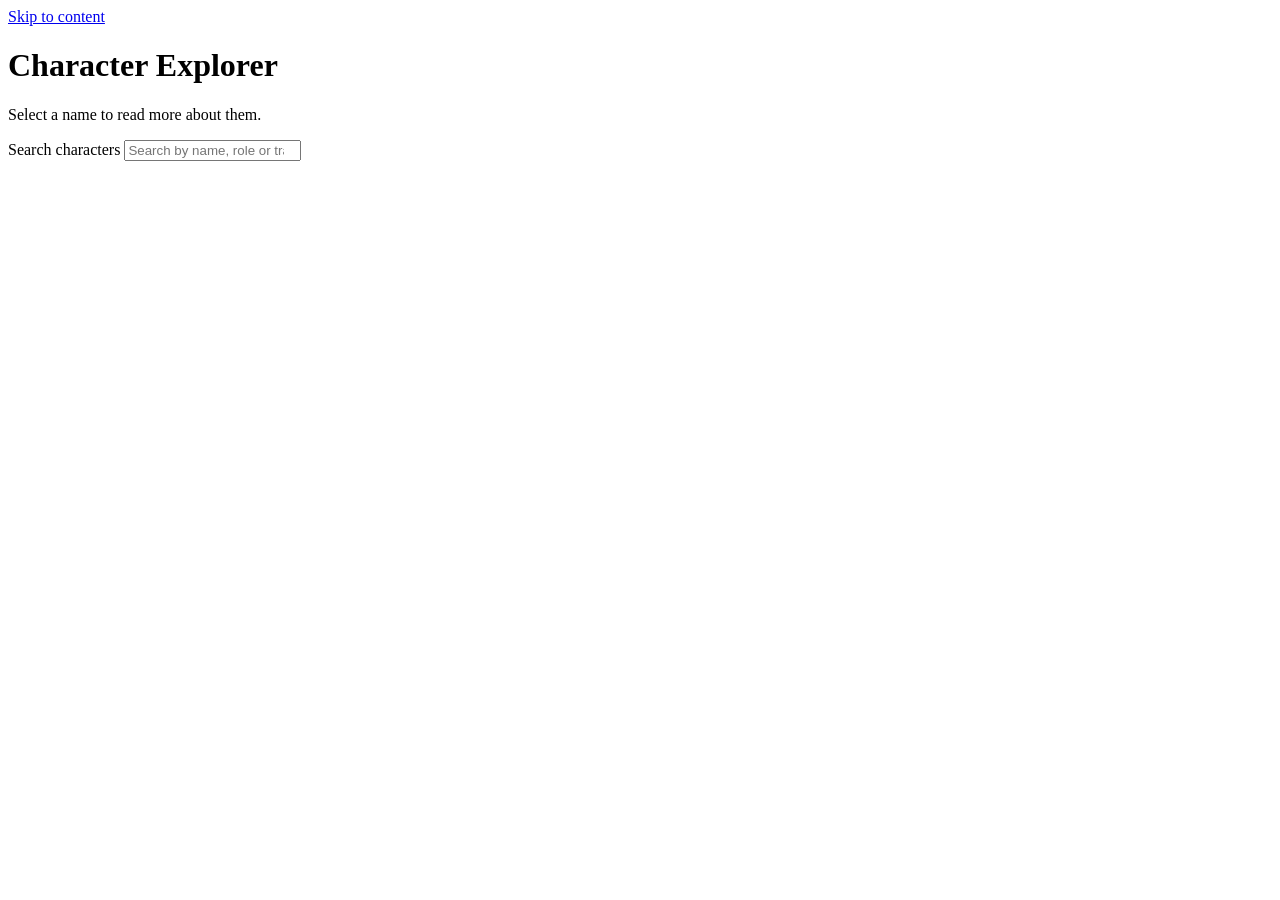
==== characters.html @ aec69fd3 "Add files via upload" ====
<!DOCTYPE html>
<html lang="en">
<head>
  <meta charset="utf-8">
  <meta name="viewport" content="width=device-width, initial-scale=1">
  <title>Characters | The Wizarding World Archive</title>
  <meta name="description" content="Browse witches, wizards and magical folk, filtered by house.">
  <link rel="preconnect" href="https://fonts.googleapis.com">
  <link rel="preconnect" href="https://fonts.gstatic.com" crossorigin>
  <link href="https://fonts.googleapis.com/css2?family=Cinzel+Decorative:wght@700&family=Cinzel:wght@500;700&family=IM+Fell+English:ital@0;1&display=swap" rel="stylesheet">
  <link rel="stylesheet" href="css/styles.css">
</head>
<body data-page="characters">
  <a class="skip" href="#main">Skip to content</a>
  <header id="site-header"></header>

  <main id="main" class="container">
    <div class="page-head">
      <h1>Character Explorer</h1>
      <p class="lead">Select a name to read more about them.</p>
    </div>

    <div class="toolbar" role="search">
      <label class="visually-hidden" for="char-search">Search characters</label>
      <input type="search" id="char-search" placeholder="Search by name, role or trait…">
    </div>
    <div class="chips" id="house-chips" role="group" aria-label="Filter by house"></div>

    <p class="result-count" id="char-count" aria-live="polite" style="margin-top:1rem"></p>
    <div class="grid" id="char-grid"></div>
    <p class="empty" id="char-empty" hidden>No characters match. Try a different search or house.</p>
    <div style="height:3rem"></div>
  </main>

  <dialog class="modal" id="char-modal" aria-labelledby="modal-name">
    <button class="close" aria-label="Close" id="modal-close">×</button>
    <div id="modal-body"></div>
  </dialog>

  <footer id="site-footer"></footer>

  <script src="data/characters.js"></script>
  <script src="data/quiz.js"></script>
  <script src="js/main.js"></script>
  <script src="js/characters.js"></script>
</body>
</html>
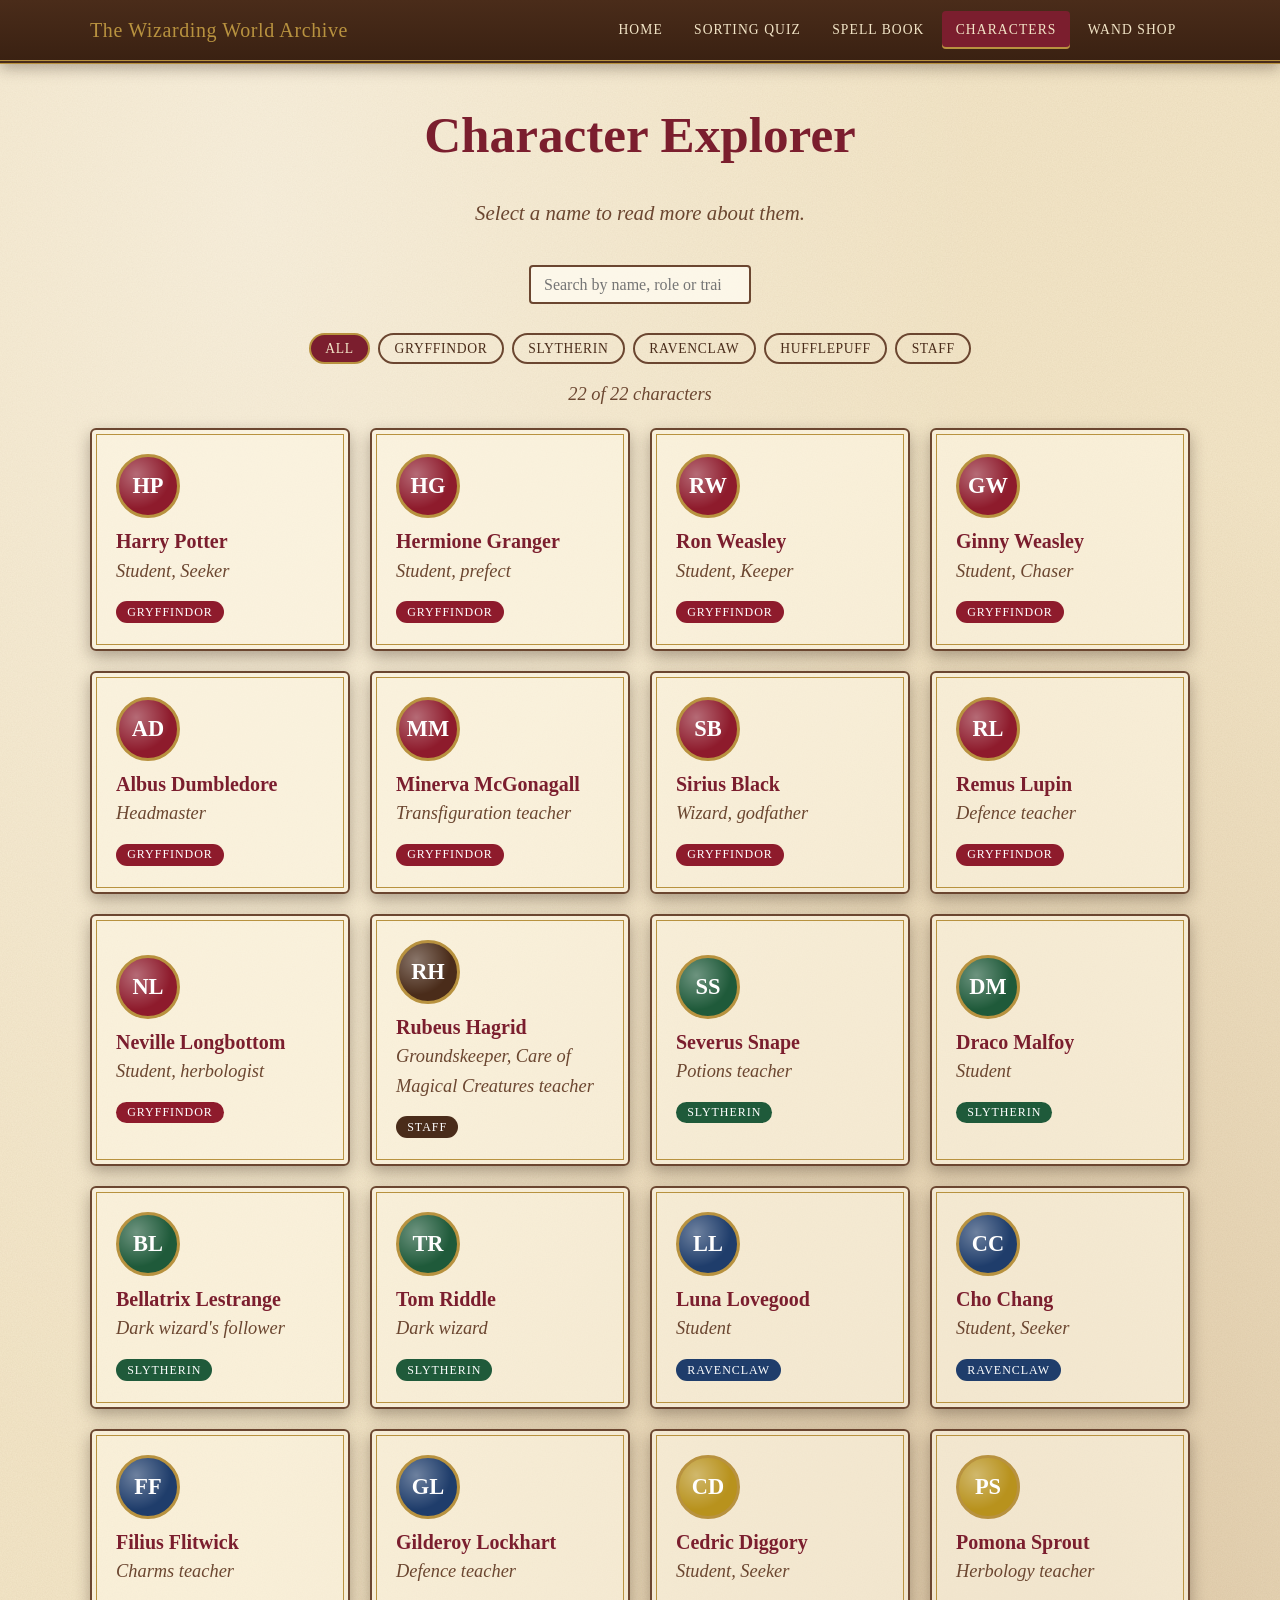
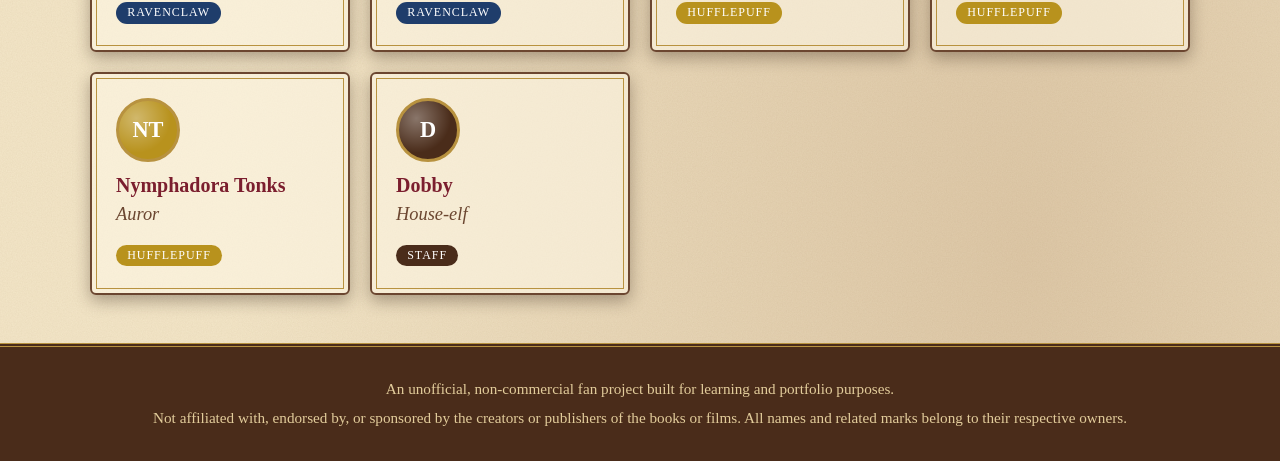
==== commit 698a9bbc: "Add files via upload" ====
--- a/characters.html
+++ b/characters.html
@@ -8,7 +8,7 @@
   <link rel="preconnect" href="https://fonts.googleapis.com">
   <link rel="preconnect" href="https://fonts.gstatic.com" crossorigin>
   <link href="https://fonts.googleapis.com/css2?family=Cinzel+Decorative:wght@700&family=Cinzel:wght@500;700&family=IM+Fell+English:ital@0;1&display=swap" rel="stylesheet">
-  <link rel="stylesheet" href="css/styles.css">
+  <link rel="stylesheet" href="styles.css">
 </head>
 <body data-page="characters">
   <a class="skip" href="#main">Skip to content</a>
@@ -39,9 +39,9 @@
 
   <footer id="site-footer"></footer>
 
-  <script src="data/characters.js"></script>
-  <script src="data/quiz.js"></script>
-  <script src="js/main.js"></script>
-  <script src="js/characters.js"></script>
+  <script src="characters-data.js"></script>
+  <script src="quiz-data.js"></script>
+  <script src="main.js"></script>
+  <script src="characters-page.js"></script>
 </body>
 </html>
--- a/styles.css
+++ b/styles.css
@@ -0,0 +1,363 @@
+/* ==========================================================
+   The Wizarding World Archive — unofficial fan project
+   Theme: vintage parchment, brown & burgundy
+   ========================================================== */
+
+:root {
+  --parchment: #f3e6c8;
+  --parchment-dark: #e2cc9b;
+  --ink: #2e1d12;
+  --brown: #4a2c1a;
+  --brown-light: #6b4630;
+  --burgundy: #7b1e2e;
+  --burgundy-dark: #561420;
+  --gold: #b8923f;
+  --shadow: rgba(46, 29, 18, 0.35);
+
+  --gryffindor: #8e1b2c;
+  --slytherin: #1f5a3a;
+  --ravenclaw: #1f3d6b;
+  --hufflepuff: #b8921d;
+  --staff: #4a2c1a;
+
+  --font-display: "Cinzel Decorative", "Cinzel", Georgia, serif;
+  --font-heading: "Cinzel", Georgia, serif;
+  --font-body: "IM Fell English", Georgia, "Times New Roman", serif;
+}
+
+* { box-sizing: border-box; }
+html { scroll-behavior: smooth; }
+
+body {
+  margin: 0;
+  min-height: 100vh;
+  display: flex;
+  flex-direction: column;
+  font-family: var(--font-body);
+  font-size: 1.15rem;
+  line-height: 1.6;
+  color: var(--ink);
+  background-color: var(--parchment);
+  background-image:
+    radial-gradient(ellipse at 20% 10%, rgba(255, 255, 255, 0.35), transparent 50%),
+    radial-gradient(ellipse at 80% 90%, rgba(122, 64, 20, 0.18), transparent 55%),
+    url("data:image/svg+xml;utf8,%3Csvg xmlns='http://www.w3.org/2000/svg' width='200' height='200'%3E%3Cfilter id='n'%3E%3CfeTurbulence type='fractalNoise' baseFrequency='.8' numOctaves='3'/%3E%3CfeColorMatrix values='0 0 0 0 .4 0 0 0 0 .27 0 0 0 0 .13 0 0 0 .12 0'/%3E%3C/filter%3E%3Crect width='100%25' height='100%25' filter='url(%23n)'/%3E%3C/svg%3E");
+}
+
+main { flex: 1; }
+img, svg { max-width: 100%; }
+a { color: var(--burgundy); }
+a:hover { color: var(--burgundy-dark); }
+
+h1, h2, h3, h4 {
+  font-family: var(--font-heading);
+  color: var(--burgundy);
+  line-height: 1.2;
+  margin: 0 0 0.6em;
+}
+h1 { font-size: clamp(2rem, 5vw, 3.2rem); }
+h2 { font-size: clamp(1.5rem, 3vw, 2rem); }
+h3 { font-size: 1.25rem; }
+
+:focus-visible {
+  outline: 3px solid var(--gold);
+  outline-offset: 3px;
+}
+
+.skip {
+  position: absolute; left: -999px; top: 0;
+  background: var(--burgundy); color: var(--parchment);
+  padding: 0.6rem 1rem; z-index: 100;
+}
+.skip:focus { left: 0; }
+
+.container { width: min(1100px, 92%); margin-inline: auto; }
+.section { padding: 3rem 0; }
+.center { text-align: center; }
+.lead { font-size: 1.3rem; font-style: italic; color: var(--brown-light); }
+.muted { color: var(--brown-light); }
+.visually-hidden {
+  position: absolute !important; width: 1px; height: 1px;
+  overflow: hidden; clip: rect(0 0 0 0); white-space: nowrap;
+}
+
+/* ---------- Header / nav ---------- */
+.site-header {
+  background: linear-gradient(180deg, var(--brown) 0%, #3a2112 100%);
+  border-bottom: 4px double var(--gold);
+  box-shadow: 0 4px 14px var(--shadow);
+  position: sticky; top: 0; z-index: 50;
+}
+.site-header .bar {
+  display: flex; align-items: center; justify-content: space-between;
+  gap: 1rem; padding: 0.7rem 0;
+}
+.brand {
+  font-family: var(--font-display);
+  font-size: 1.25rem;
+  color: var(--gold);
+  text-decoration: none;
+  letter-spacing: 0.03em;
+}
+.brand:hover { color: #e6c36f; }
+.nav-toggle {
+  display: none;
+  background: none; color: var(--parchment);
+  border: 1px solid var(--gold); border-radius: 4px;
+  font: 1rem var(--font-heading); padding: 0.4rem 0.8rem; cursor: pointer;
+}
+.site-nav ul { list-style: none; display: flex; gap: 0.25rem; margin: 0; padding: 0; }
+.site-nav a {
+  display: block;
+  font-family: var(--font-heading);
+  font-size: 0.85rem; text-transform: uppercase; letter-spacing: 0.08em;
+  color: var(--parchment); text-decoration: none;
+  padding: 0.5rem 0.85rem; border-radius: 4px;
+  transition: background 0.2s;
+}
+.site-nav a:hover { background: var(--burgundy); }
+.site-nav a[aria-current="page"] {
+  background: var(--burgundy);
+  box-shadow: inset 0 -2px 0 var(--gold);
+}
+
+@media (max-width: 820px) {
+  .nav-toggle { display: inline-block; }
+  .site-nav { display: none; width: 100%; }
+  .site-nav.open { display: block; }
+  .site-header .bar { flex-wrap: wrap; }
+  .site-nav ul { flex-direction: column; padding-bottom: 0.7rem; }
+}
+
+/* ---------- Footer ---------- */
+.site-footer {
+  background: var(--brown); color: var(--parchment-dark);
+  border-top: 4px double var(--gold);
+  padding: 1.6rem 0; font-size: 0.95rem; text-align: center;
+}
+.site-footer p { margin: 0.3rem 0; }
+
+/* ---------- Buttons ---------- */
+.btn {
+  display: inline-block;
+  font-family: var(--font-heading);
+  font-size: 0.95rem; letter-spacing: 0.06em; text-transform: uppercase;
+  background: var(--burgundy); color: var(--parchment);
+  border: 2px solid var(--gold); border-radius: 4px;
+  padding: 0.65rem 1.3rem; cursor: pointer; text-decoration: none;
+  box-shadow: 0 3px 0 var(--burgundy-dark);
+  transition: transform 0.15s, background 0.2s;
+}
+.btn:hover { background: var(--burgundy-dark); color: var(--parchment); transform: translateY(-1px); }
+.btn:active { transform: translateY(2px); box-shadow: none; }
+.btn[disabled] { opacity: 0.5; cursor: not-allowed; }
+.btn.secondary {
+  background: transparent; color: var(--brown); border-color: var(--brown-light);
+  box-shadow: 0 3px 0 rgba(74, 44, 26, 0.3);
+}
+.btn.secondary:hover { background: rgba(74, 44, 26, 0.1); color: var(--brown); }
+.btn.small { font-size: 0.8rem; padding: 0.4rem 0.8rem; }
+
+/* ---------- Cards & grid ---------- */
+.card {
+  background: rgba(255, 248, 230, 0.6);
+  border: 2px solid var(--brown-light);
+  outline: 1px solid var(--gold); outline-offset: -7px;
+  border-radius: 6px;
+  padding: 1.5rem;
+  box-shadow: 0 6px 16px var(--shadow);
+}
+.grid { display: grid; gap: 1.25rem; grid-template-columns: repeat(auto-fill, minmax(250px, 1fr)); }
+.feature-card { text-decoration: none; color: inherit; display: block; transition: transform 0.2s; }
+.feature-card:hover { transform: translateY(-4px); color: inherit; }
+.feature-card .icon { font-size: 2.2rem; display: block; margin-bottom: 0.4rem; }
+
+.divider {
+  border: 0; height: 18px; margin: 2rem auto; width: min(300px, 70%);
+  background: radial-gradient(circle, var(--gold) 3px, transparent 4px) center / 18px 18px repeat-x;
+  opacity: 0.8;
+}
+
+/* ---------- Hero ---------- */
+.hero {
+  position: relative; overflow: hidden; text-align: center;
+  padding: 5rem 1rem 6rem;
+  color: var(--parchment);
+  background:
+    radial-gradient(ellipse at 50% 120%, rgba(123, 30, 46, 0.85), transparent 65%),
+    linear-gradient(180deg, #2a170c, var(--brown));
+  border-bottom: 4px double var(--gold);
+}
+.hero h1 { font-family: var(--font-display); color: var(--gold); text-shadow: 0 2px 10px #000; margin-bottom: 0.3em; }
+.hero p { max-width: 640px; margin: 0 auto 1.6rem; font-size: 1.3rem; }
+.hero .actions { display: flex; gap: 0.8rem; justify-content: center; flex-wrap: wrap; }
+.hero .btn.secondary { color: var(--parchment); border-color: var(--gold); }
+.hero .btn.secondary:hover { background: rgba(255, 255, 255, 0.1); color: var(--parchment); }
+.hero .content { position: relative; z-index: 2; }
+
+.candle {
+  position: absolute; width: 10px; height: 46px; border-radius: 2px;
+  background: linear-gradient(90deg, #d9c9a0, #f4ead0, #d9c9a0);
+  animation: float 6s ease-in-out infinite; opacity: 0.9; z-index: 1;
+}
+.candle::before {
+  content: ""; position: absolute; left: 50%; top: -18px; transform: translateX(-50%);
+  width: 12px; height: 20px; border-radius: 50% 50% 50% 50% / 60% 60% 40% 40%;
+  background: radial-gradient(circle at 50% 70%, #fff6c8, #ffb838 60%, transparent 72%);
+  filter: drop-shadow(0 0 8px #ffb838);
+  animation: flicker 0.18s infinite alternate;
+}
+@keyframes float { 0%, 100% { transform: translateY(0); } 50% { transform: translateY(-14px); } }
+@keyframes flicker { from { transform: translateX(-50%) scale(1); } to { transform: translateX(-50%) scale(1.12, 0.94); } }
+
+/* ---------- Page header ---------- */
+.page-head { text-align: center; padding: 2.5rem 0 1rem; }
+.page-head p { max-width: 640px; margin: 0 auto; }
+
+/* ---------- Form controls ---------- */
+.toolbar { display: flex; flex-wrap: wrap; gap: 0.8rem; align-items: center; justify-content: center; margin: 1.2rem 0 1.8rem; }
+input[type="search"], select {
+  font: 1rem var(--font-body); color: var(--ink);
+  background: rgba(255, 252, 240, 0.8);
+  border: 2px solid var(--brown-light); border-radius: 4px;
+  padding: 0.55rem 0.8rem; min-width: 190px;
+}
+.chips { display: flex; flex-wrap: wrap; gap: 0.5rem; justify-content: center; }
+.chip {
+  font: 0.85rem var(--font-heading); letter-spacing: 0.05em; text-transform: uppercase;
+  background: transparent; color: var(--brown);
+  border: 2px solid var(--brown-light); border-radius: 999px;
+  padding: 0.35rem 0.9rem; cursor: pointer;
+}
+.chip[aria-pressed="true"] { background: var(--burgundy); color: var(--parchment); border-color: var(--gold); }
+.result-count { text-align: center; color: var(--brown-light); font-style: italic; }
+.empty { text-align: center; padding: 2rem; font-style: italic; }
+
+/* ---------- Houses ---------- */
+.house-gryffindor { --house: var(--gryffindor); }
+.house-slytherin { --house: var(--slytherin); }
+.house-ravenclaw { --house: var(--ravenclaw); }
+.house-hufflepuff { --house: var(--hufflepuff); }
+.house-staff { --house: var(--staff); }
+
+.house-badge {
+  display: inline-block; font: 0.75rem var(--font-heading);
+  text-transform: uppercase; letter-spacing: 0.08em;
+  color: #fff; background: var(--house, var(--brown));
+  padding: 0.2rem 0.7rem; border-radius: 999px;
+}
+
+/* ---------- Spell book ---------- */
+.spell { position: relative; }
+.flip { perspective: 1000px; height: 230px; cursor: pointer; border-radius: 6px; }
+.flip-inner { position: relative; width: 100%; height: 100%; transition: transform 0.6s; transform-style: preserve-3d; }
+.flip.is-flipped .flip-inner { transform: rotateY(180deg); }
+.face {
+  position: absolute; inset: 0; backface-visibility: hidden; -webkit-backface-visibility: hidden;
+  display: flex; flex-direction: column; justify-content: center; align-items: center;
+  text-align: center; padding: 1.2rem; border-radius: 6px;
+  border: 2px solid var(--brown-light); outline: 1px solid var(--gold); outline-offset: -7px;
+  box-shadow: 0 6px 16px var(--shadow);
+}
+.face.front { background: linear-gradient(160deg, rgba(255, 248, 230, 0.85), rgba(226, 204, 155, 0.9)); }
+.face.back { background: linear-gradient(160deg, var(--burgundy), var(--burgundy-dark)); color: var(--parchment); transform: rotateY(180deg); }
+.face.back h3 { color: var(--gold); }
+.spell-name { font-family: var(--font-heading); font-size: 1.3rem; color: var(--burgundy); margin: 0.2rem 0; }
+.spell-type { font: 0.75rem var(--font-heading); letter-spacing: 0.1em; text-transform: uppercase; color: var(--brown-light); }
+.stars { color: var(--gold); letter-spacing: 0.15em; }
+.hint { font-size: 0.85rem; color: var(--brown-light); font-style: italic; margin-top: 0.6rem; }
+.fav {
+  position: absolute; top: 8px; right: 10px; z-index: 5;
+  background: none; border: none; font-size: 1.5rem; line-height: 1; cursor: pointer;
+  color: var(--brown-light); padding: 0.2rem;
+}
+.fav[aria-pressed="true"] { color: var(--burgundy); }
+
+/* ---------- Characters ---------- */
+.char-card { text-align: left; cursor: pointer; width: 100%; font: inherit; color: inherit; transition: transform 0.2s; }
+.char-card:hover { transform: translateY(-4px); }
+.avatar {
+  width: 64px; height: 64px; border-radius: 50%;
+  display: grid; place-items: center;
+  font: 700 1.4rem var(--font-heading); color: #fff;
+  background: radial-gradient(circle at 30% 30%, rgba(255, 255, 255, 0.35), transparent 60%), var(--house, var(--brown));
+  border: 3px solid var(--gold); margin-bottom: 0.7rem;
+}
+.char-card h3 { margin-bottom: 0.2rem; }
+.char-card .role { font-style: italic; color: var(--brown-light); margin: 0.2rem 0 0.6rem; }
+
+dialog.modal {
+  max-width: 560px; width: 92%; padding: 2rem; color: var(--ink);
+  background: var(--parchment); border: 3px double var(--brown);
+  border-radius: 8px; box-shadow: 0 20px 60px rgba(0, 0, 0, 0.5);
+}
+dialog.modal::backdrop { background: rgba(30, 15, 8, 0.7); }
+.modal .close { position: absolute; top: 10px; right: 14px; background: none; border: none; font-size: 1.8rem; cursor: pointer; color: var(--burgundy); }
+.traits { display: flex; flex-wrap: wrap; gap: 0.4rem; padding: 0; list-style: none; margin: 0.8rem 0 0; }
+.traits li { border: 1px solid var(--brown-light); border-radius: 4px; padding: 0.1rem 0.6rem; font-size: 0.95rem; }
+
+/* ---------- Quiz ---------- */
+.quiz-wrap { max-width: 760px; margin: 0 auto 4rem; }
+.progress { height: 10px; background: var(--parchment-dark); border: 1px solid var(--brown-light); border-radius: 999px; overflow: hidden; margin-bottom: 0.4rem; }
+.progress > span { display: block; height: 100%; width: 0; background: linear-gradient(90deg, var(--burgundy), var(--gold)); transition: width 0.4s; }
+.progress-label { text-align: right; font-size: 0.9rem; color: var(--brown-light); margin: 0 0 1rem; }
+.answers { display: grid; gap: 0.7rem; margin: 1.2rem 0; padding: 0; list-style: none; }
+.answer {
+  width: 100%; text-align: left; font: 1.1rem var(--font-body); color: var(--ink);
+  background: rgba(255, 252, 240, 0.7);
+  border: 2px solid var(--brown-light); border-radius: 6px;
+  padding: 0.85rem 1.1rem; cursor: pointer; transition: background 0.15s, transform 0.15s;
+}
+.answer:hover { background: rgba(123, 30, 46, 0.12); transform: translateX(4px); }
+.answer.selected { background: var(--burgundy); color: var(--parchment); border-color: var(--gold); }
+.quiz-nav { display: flex; justify-content: space-between; gap: 1rem; }
+.result { text-align: center; }
+.result .crest {
+  width: 120px; height: 120px; margin: 0 auto 1rem; border-radius: 50% 50% 50% 50% / 15% 15% 85% 85%;
+  display: grid; place-items: center; font-size: 3.5rem;
+  background: var(--house); border: 4px solid var(--gold); box-shadow: 0 6px 18px var(--shadow);
+}
+.result h2 { color: var(--house); font-size: clamp(2rem, 5vw, 2.8rem); }
+.scorebars { text-align: left; max-width: 420px; margin: 1.5rem auto; }
+.scorebar { display: grid; grid-template-columns: 90px 1fr 36px; gap: 0.6rem; align-items: center; margin: 0.4rem 0; font-size: 0.95rem; }
+.scorebar .track { height: 12px; background: var(--parchment-dark); border-radius: 999px; overflow: hidden; border: 1px solid var(--brown-light); }
+.scorebar .fill { height: 100%; background: var(--house); }
+
+/* ---------- Wand shop ---------- */
+.shop-layout { display: grid; gap: 1.5rem; grid-template-columns: 1.2fr 1fr; align-items: start; margin-bottom: 3rem; }
+@media (max-width: 860px) { .shop-layout { grid-template-columns: 1fr; } }
+.field { display: grid; gap: 0.3rem; margin-bottom: 1rem; }
+.field label { font: 0.85rem var(--font-heading); letter-spacing: 0.08em; text-transform: uppercase; color: var(--brown); }
+.field select { width: 100%; }
+.field .note { font-size: 0.95rem; font-style: italic; color: var(--brown-light); min-height: 1.5em; }
+.preview {
+  min-height: 170px; display: grid; place-items: center; margin-bottom: 1rem; overflow: hidden;
+  background: radial-gradient(circle, rgba(255, 255, 255, 0.4), transparent 70%), linear-gradient(160deg, #3a2112, #5a2a2a);
+  border: 3px double var(--gold); border-radius: 6px;
+}
+.wand-holder { filter: drop-shadow(0 0 10px var(--core, #ffb838)); transform: rotate(-14deg); }
+.wand {
+  --len: 11;
+  width: calc(var(--len) * 17px); height: 18px;
+  background: linear-gradient(90deg, rgba(0, 0, 0, 0.35) 0 24%, transparent 24%), var(--wood, #6b4630);
+  clip-path: polygon(0 0, 24% 8%, 100% 42%, 100% 58%, 24% 92%, 0 100%);
+  transition: width 0.3s, background-color 0.3s;
+}
+.price { font: 700 1.3rem var(--font-heading); color: var(--burgundy); }
+.cart-list { list-style: none; margin: 0 0 1rem; padding: 0; }
+.cart-list li { display: flex; justify-content: space-between; gap: 0.8rem; align-items: center; border-bottom: 1px dashed var(--brown-light); padding: 0.6rem 0; }
+.cart-list .remove { background: none; border: none; color: var(--burgundy); font-size: 1.3rem; cursor: pointer; }
+.total { display: flex; justify-content: space-between; font: 700 1.1rem var(--font-heading); margin-bottom: 1rem; }
+.finder-step { margin-bottom: 1rem; }
+.finder-result { margin-top: 1rem; padding: 1rem; border: 2px dashed var(--burgundy); border-radius: 6px; background: rgba(123, 30, 46, 0.06); }
+.toast {
+  position: fixed; bottom: 20px; left: 50%; transform: translateX(-50%) translateY(120px);
+  background: var(--brown); color: var(--parchment); border: 2px solid var(--gold);
+  padding: 0.7rem 1.3rem; border-radius: 6px; font-family: var(--font-heading);
+  transition: transform 0.3s; z-index: 200;
+}
+.toast.show { transform: translateX(-50%) translateY(0); }
+
+@media (prefers-reduced-motion: reduce) {
+  * { animation: none !important; transition: none !important; scroll-behavior: auto !important; }
+}
